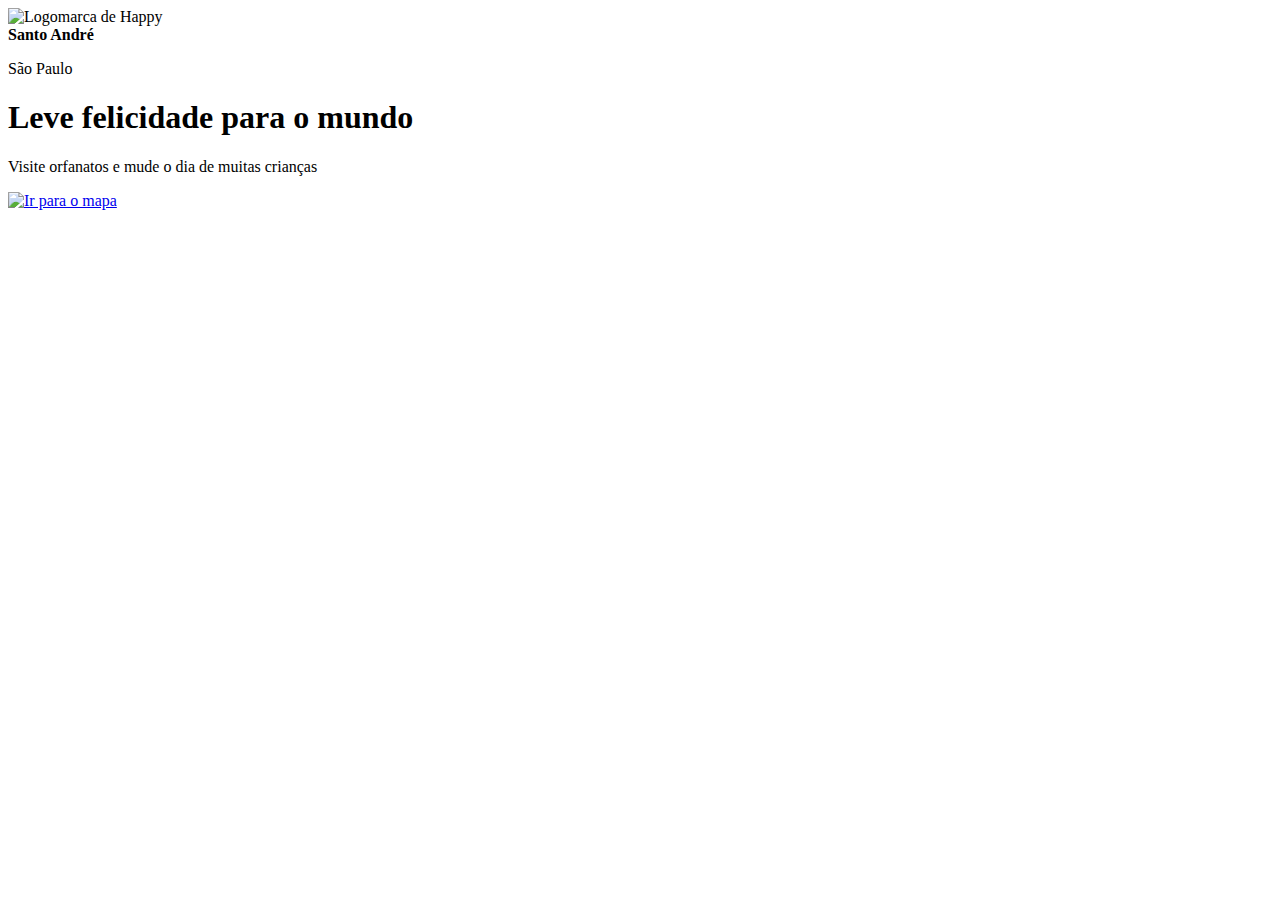
==== index.html @ 674ef3e9 "finalizando estrutura inicial do html" ====
<!DOCTYPE html>
<html lang="pt_BR">

<head>
    <meta charset="UTF-8">
    <meta name="viewport" content="width=device-width, initial-scale=1.0">
    <title>Happy</title>
    <link rel="icon" href="./public/images/logo-icon.png">
</head>

<body>
    <header>
        <img src="./public/images/logo.svg" alt="Logomarca de Happy">

        <div>
            <strong>Santo André</strong>
            <p>São Paulo</p>
        </div>
    </header>
    <main>
        <h1>Leve felicidade para o mundo</h1>

        <section>
            <p>Visite orfanatos e mude o dia de muitas crianças</p>

            <a href="#" title="Visite orfanatos">
                <img src="./public/images/arrow.svg" alt="Ir para o mapa">
            </a>
        </section>
    </main>
</body>
</html>
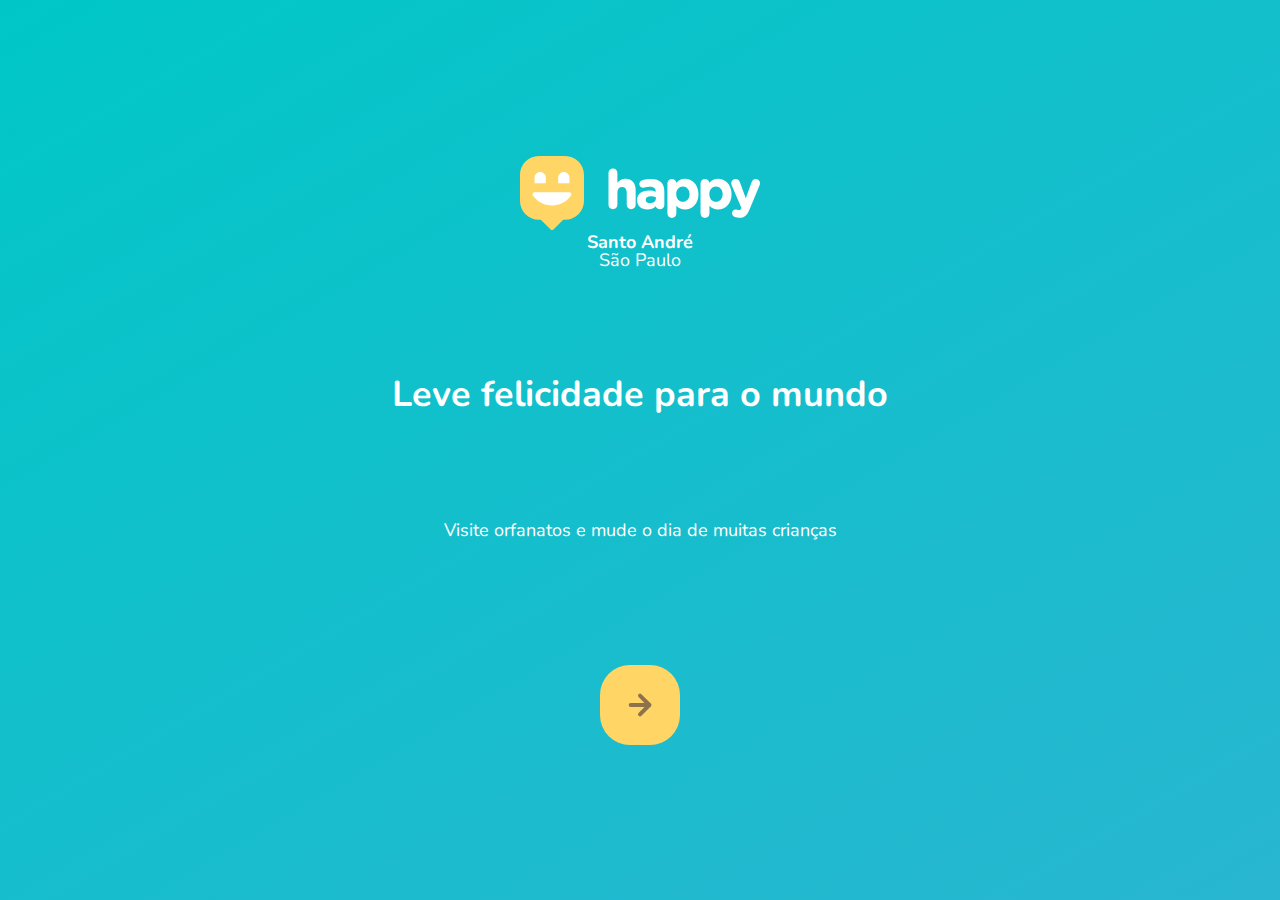
==== commit 7890203d: "primeiros passos do css" ====
--- a/index.html
+++ b/index.html
@@ -6,27 +6,41 @@
     <meta name="viewport" content="width=device-width, initial-scale=1.0">
     <title>Happy</title>
     <link rel="icon" href="./public/images/logo-icon.png">
+    <link rel="stylesheet" href="./public/css/main.css">
+    <link rel="stylesheet" href="./public/css/page-landing.css">
+    <link rel="stylesheet" href="./public/css/animations.css">
+    <link href="https://fonts.googleapis.com/css2?family=Nunito:wght@400;600;800&display=swap" rel="stylesheet">
 </head>
 
 <body>
-    <header>
-        <img src="./public/images/logo.svg" alt="Logomarca de Happy">
+    <div id="page-landing">
+        <div id="container">
+            <header>
+                <img 
+                    class="animate-up"
+                    id="logo" 
+                    src="./public/images/logo.svg" 
+                    alt="Logomarca de Happy"
+                >
 
-        <div>
-            <strong>Santo André</strong>
-            <p>São Paulo</p>
+                <div class="location animate-up">
+                    <strong>Santo André</strong>
+                    <p>São Paulo</p>
+                </div>
+            </header>
+            <main>
+                <h1 class="animate-up">Leve felicidade para o mundo</h1>
+
+                <section class="visit">
+                    <p class="animate-up">Visite orfanatos e mude o dia de muitas crianças</p>
+
+                    <a href="#" title="Visite orfanatos" class="animate-up">
+                        <img src="./public/images/arrow.svg" alt="Ir para o mapa">
+                    </a>
+                </section>
+            </main>
         </div>
-    </header>
-    <main>
-        <h1>Leve felicidade para o mundo</h1>
+    </div>
+</body>
 
-        <section>
-            <p>Visite orfanatos e mude o dia de muitas crianças</p>
-
-            <a href="#" title="Visite orfanatos">
-                <img src="./public/images/arrow.svg" alt="Ir para o mapa">
-            </a>
-        </section>
-    </main>
-</body>
 </html>--- a/public/css/main.css
+++ b/public/css/main.css
@@ -0,0 +1,20 @@
+*{
+    margin: 0;
+    padding: 0;
+}
+
+body{
+    height: 100vh;
+    color: white;
+}
+
+:root {
+    font-size: 62.5%;
+}
+
+body, input, button, textarea {
+    font: 400 1.8rem/1  'Nunito', sans-serif;
+}
+
+
+
--- a/public/css/page-landing.css
+++ b/public/css/page-landing.css
@@ -0,0 +1,58 @@
+
+#page-landing {
+    background: linear-gradient(329.54deg, #29b6d1 0%, #00c7c7 100%);
+    text-align: center;
+    min-height: 100vh;
+   
+    display: flex;
+}
+
+#container {
+    margin: auto;
+
+    width: 90%;
+}
+
+.location, h1, .visit p {
+    height: 16vh;
+}
+
+.visit a {
+    width: 8rem;
+    height: 8rem;
+    background: #ffd666;
+
+    border: none;
+    border-radius: 3rem;
+
+    display: flex;
+    align-items: center;
+    justify-content: center;
+    margin: auto;
+
+    transition: background 200ms;
+}
+
+.visit a:hover {
+    background: #96feff;
+}
+
+#logo {
+    animation-delay: 50ms;
+}
+
+.location {
+    animation-delay: 100ms;
+}
+
+main h1 {
+    animation-delay: 150ms;
+}
+
+.visit p {
+    animation-delay: 200ms;
+}
+
+.visit a {
+    animation-delay: 250ms;
+}--- a/public/css/animations.css
+++ b/public/css/animations.css
@@ -0,0 +1,17 @@
+@keyframes up {
+    from {
+        opacity: 0;
+        transform: translateY(16px);
+    }
+
+    to {
+        opacity: 1;
+        transform: translateY(0);
+    }
+}
+
+.animate-up {
+    animation-name: up;
+    animation-duration: 300ms;
+    animation-fill-mode: backwards;
+}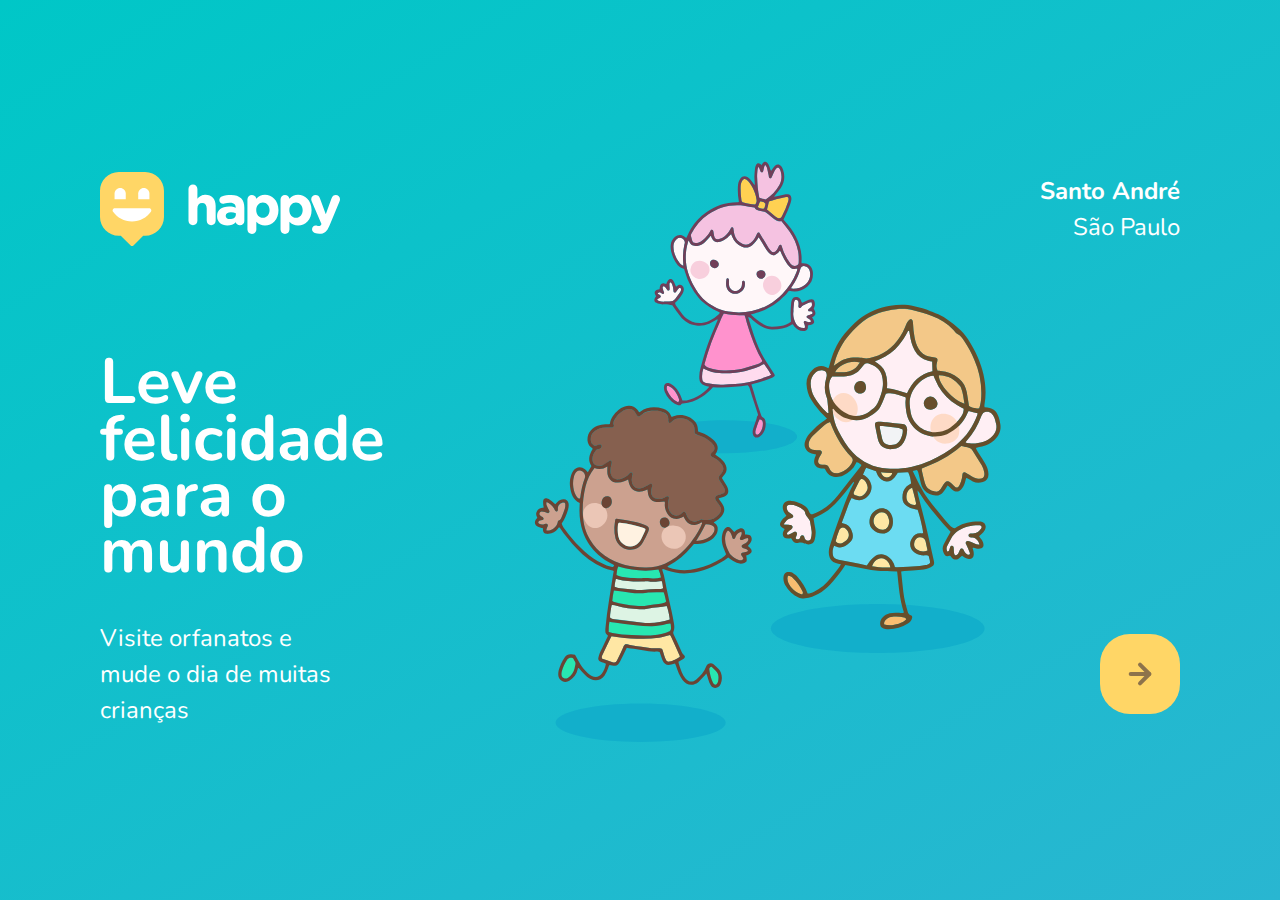
==== commit 55cb5b69: "lincando as páginas" ====
--- a/index.html
+++ b/index.html
@@ -34,7 +34,7 @@
                 <section class="visit">
                     <p class="animate-up">Visite orfanatos e mude o dia de muitas crianças</p>
 
-                    <a href="#" title="Visite orfanatos" class="animate-up">
+                    <a href="orphanages.html" title="Visite orfanatos" class="animate-up">
                         <img src="./public/images/arrow.svg" alt="Ir para o mapa">
                     </a>
                 </section>
--- a/public/css/main.css
+++ b/public/css/main.css
@@ -1,11 +1,13 @@
 *{
     margin: 0;
     padding: 0;
+    box-sizing: border-box;
 }
 
 body{
     height: 100vh;
     color: white;
+    background: #CDF2F5;
 }
 
 :root {
--- a/public/css/page-landing.css
+++ b/public/css/page-landing.css
@@ -10,7 +10,7 @@
 #container {
     margin: auto;
 
-    width: 90%;
+    width:min(90%, 112rem);
 }
 
 .location, h1, .visit p {
@@ -55,4 +55,57 @@
 
 .visit a {
     animation-delay: 250ms;
+}
+
+/* desktop version */
+
+@media(min-width: 760px) {
+    #container {
+        padding: 5rem 2rem ;
+        background: url("../images/bg.svg") no-repeat 70% / 
+        clamp(30rem, 42vw,48rem);
+    }
+
+    header {
+        display: flex;
+        align-items: center;
+        justify-content: space-between;
+    }
+
+    .location, h1, .visit p {
+        height: initial;
+        text-align: initial;
+    }
+
+    .location {
+        text-align: right;
+        font-size: 2.4rem;
+        line-height: 1.5;
+    }
+
+    main h1 {
+        font-weight: bold;
+        font-size: clamp(4rem, 8vw, 6.4rem);
+        line-height: 0.88;
+
+        margin: clamp(10%, 9vh, 12%) 0 4rem;
+
+        width: min(300px, 80%);
+    }
+
+    .visit {
+        display: flex;
+        align-items: center;
+        justify-content: space-between;
+    }
+    
+    .visit p {
+        line-height: 1.5;
+        width: clamp(20rem, 20vw, 30rem);
+        font-size: 2.4rem;
+    }
+
+    .visit a {
+        margin: initial;
+    }
 }--- a/public/css/animations.css
+++ b/public/css/animations.css
@@ -10,8 +10,38 @@
     }
 }
 
+@keyframes right {
+    from {
+        transform: translateX(-100%);
+    }
+    to {
+        transform: translateX(0);
+    }
+}
+
+@keyframes appear {
+    from {
+        opacity: 0;
+    }
+    to {
+        opacity: 1;
+    }
+}
+
 .animate-up {
     animation-name: up;
     animation-duration: 300ms;
     animation-fill-mode: backwards;
-}+}
+
+.animate-right {
+    animation-name: right;
+    animation-duration: 300ms;
+}
+
+.animate-appear {
+    animation-name: appear;
+    animation-duration: 300ms;
+    animation-fill-mode: backwards;
+}
+
